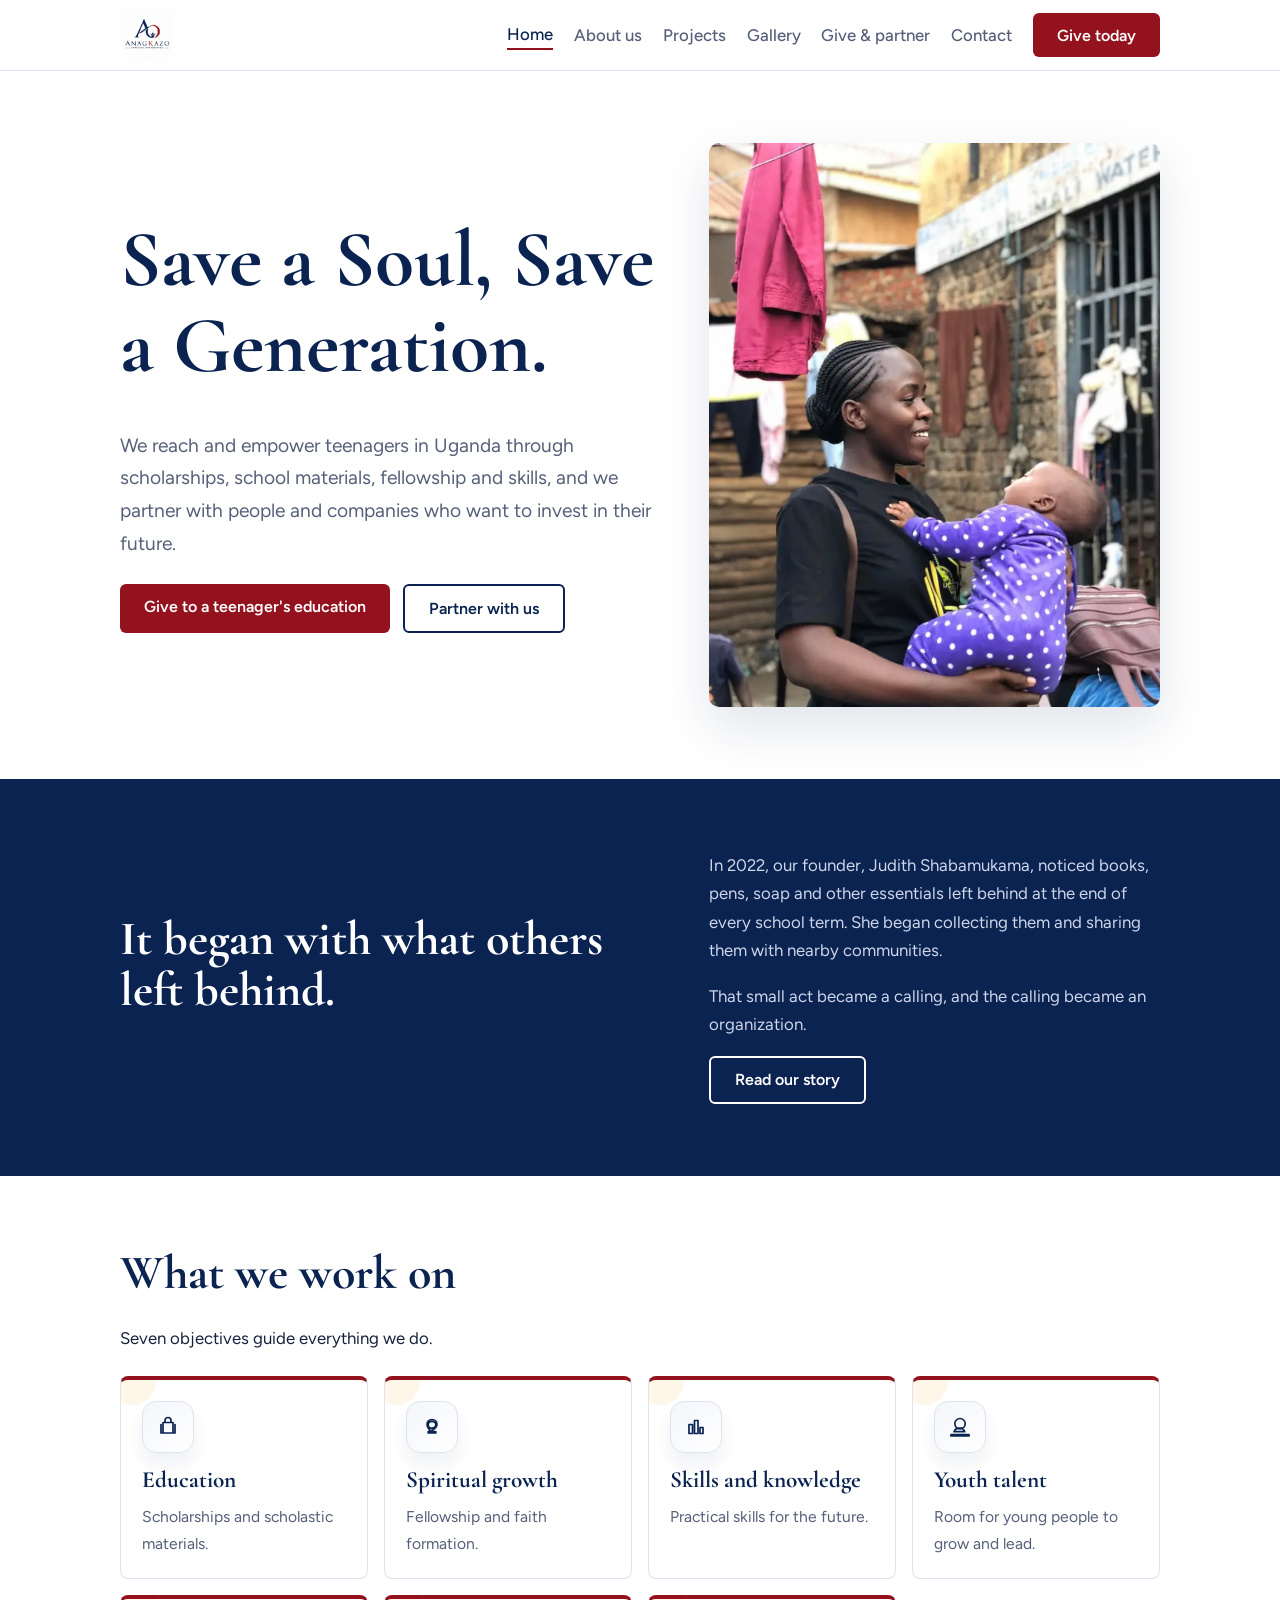
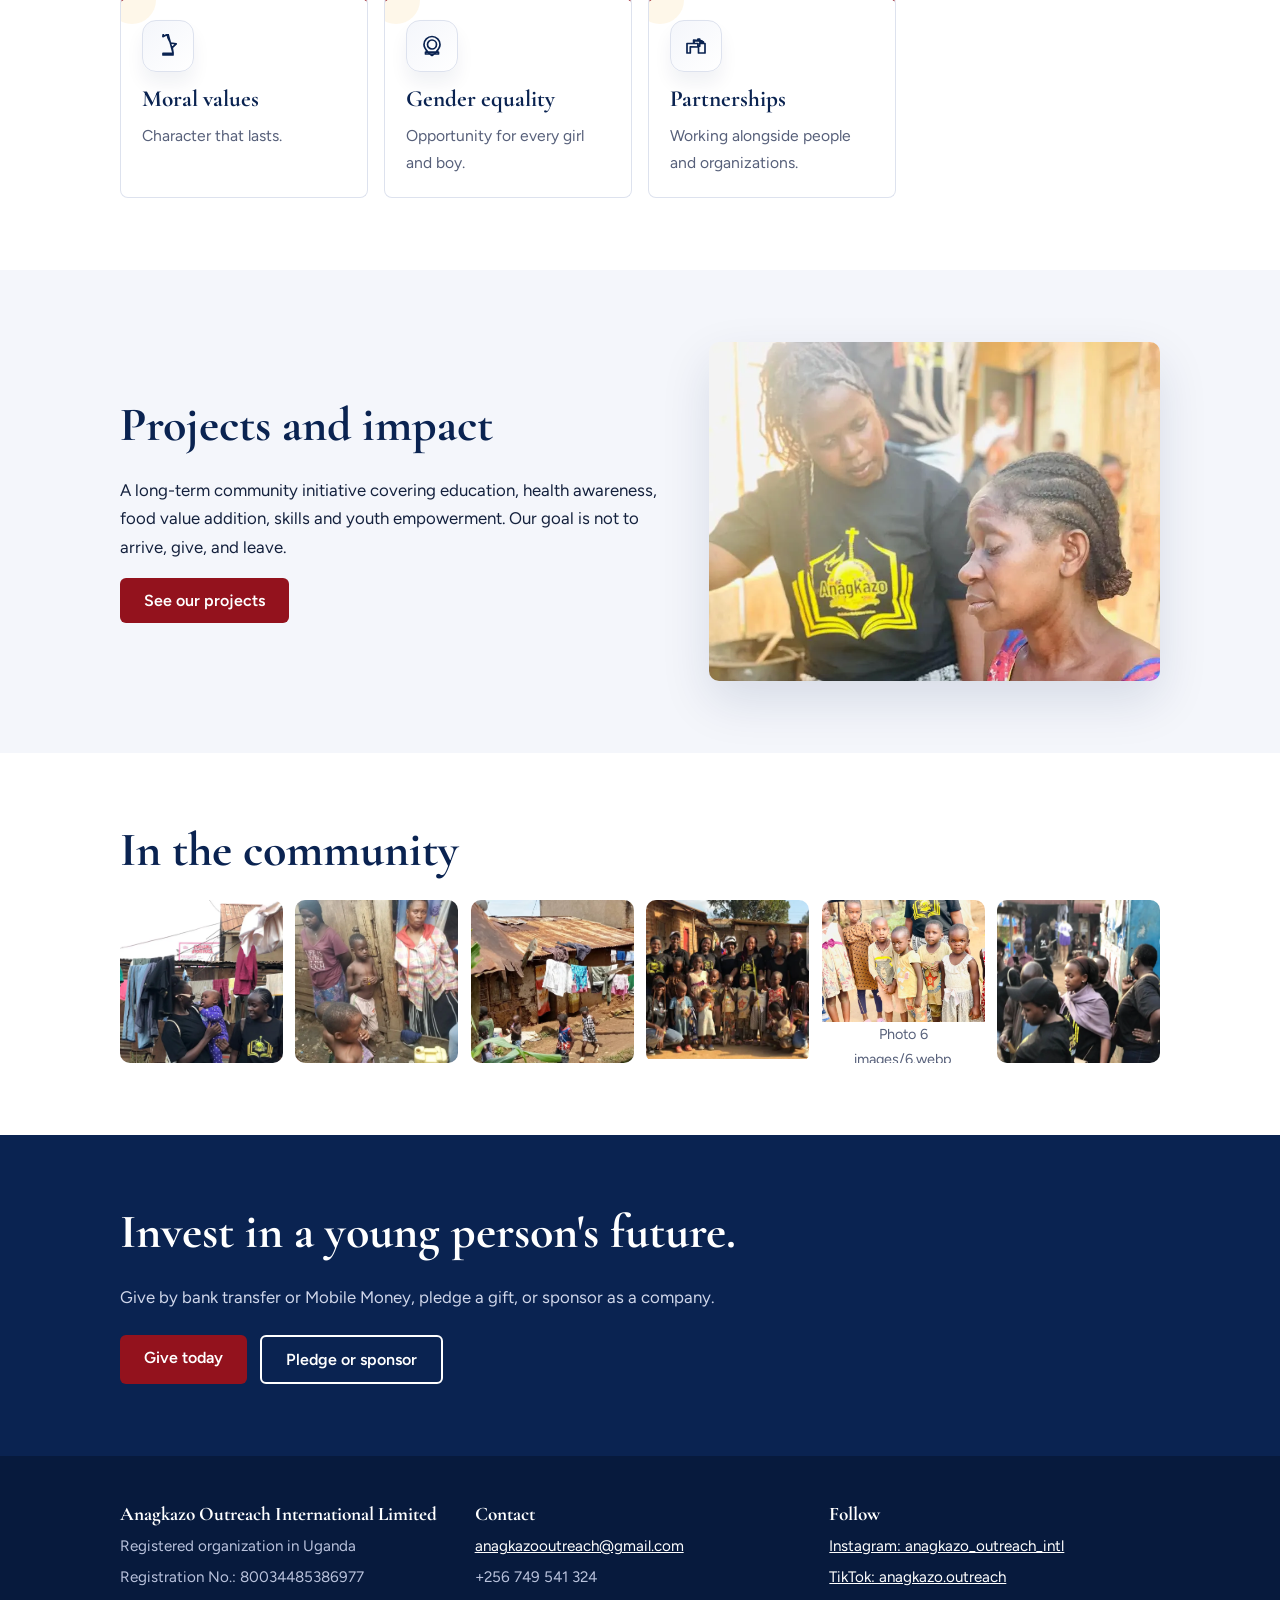
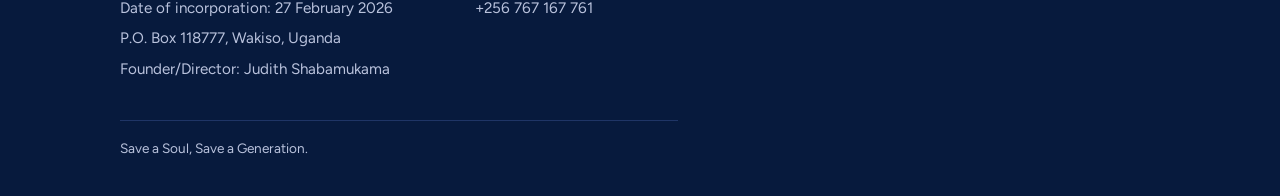
==== site/index.html @ 9ff8b415 "Add files via upload" ====
<!DOCTYPE html>
<html lang="en"><head><meta charset="utf-8"><meta name="viewport" content="width=device-width, initial-scale=1">
<title>Home | Anagkazo Outreach International</title>
<meta name="description" content="Anagkazo Outreach International reaches and empowers teenagers in Uganda through scholarships, school materials, skills and compassionate outreach.">
<meta property="og:title" content="Home | Anagkazo Outreach International"><meta property="og:description" content="Anagkazo Outreach International reaches and empowers teenagers in Uganda through scholarships, school materials, skills and compassionate outreach."><meta property="og:image" content="images/logo.png"><meta property="og:type" content="website">
<link rel="icon" href="images/logo.png">
<script type="application/ld+json">{"@context":"https://schema.org","@type":"NGO","name":"Anagkazo Outreach International Limited","slogan":"Save a Soul, Save a Generation.","founder":"Judith Shabamukama","email":"anagkazooutreach@gmail.com","telephone":"+256749541324","logo":"images/logo.png","address":{"@type":"PostalAddress","postOfficeBoxNumber":"118777","addressLocality":"Wakiso","addressCountry":"UG"},"sameAs":["https://www.instagram.com/anagkazo_outreach_intl","https://www.tiktok.com/@anagkazo.outreach"]}</script>
<link rel="preconnect" href="https://fonts.googleapis.com"><link rel="preconnect" href="https://fonts.gstatic.com" crossorigin>
<link href="https://fonts.googleapis.com/css2?family=Cormorant+Garamond:wght@600;700&family=Figtree:wght@400;500;600&display=swap" rel="stylesheet">
<link rel="stylesheet" href="style.css"></head><body>
<header><div class="wrap"><a class="brand" href="index.html" aria-label="Anagkazo Outreach International home"><img src="images/logo.png" alt="Anagkazo Outreach International"></a>
<nav aria-label="Main"><a href="index.html" aria-current="page">Home</a><a href="about.html">About us</a><a href="projects.html">Projects</a><a href="gallery.html">Gallery</a><a href="get-involved.html">Give & partner</a><a href="contact.html">Contact</a><a class="btn" href="get-involved.html#give">Give today</a></nav></div></header>
<main>
<section><div class="wrap grid2"><div class="reveal"><h1>Save a Soul, Save a Generation.</h1>
<p class="lead">We reach and empower teenagers in Uganda through scholarships, school materials, fellowship and skills, and we partner with people and companies who want to invest in their future.</p>
<div class="actions"><a class="btn pulse" href="get-involved.html#give">Give to a teenager's education</a><a class="btn ghost" href="get-involved.html#partner">Partner with us</a></div></div><div class="pic hero-visual reveal"><img src="images/1.webp" alt="Anagkazo outreach photo 1" loading="lazy"><span>Photo 1<br>images/1.webp</span></div></div></section>
<section class="navy"><div class="wrap grid2"><div class="reveal"><h2>It began with what others left behind.</h2></div><div class="reveal"><p>In 2022, our founder, Judith Shabamukama, noticed books, pens, soap and other essentials left behind at the end of every school term. She began collecting them and sharing them with nearby communities.</p><p>That small act became a calling, and the calling became an organization.</p><a class="btn ghost" href="about.html">Read our story</a></div></div></section>
<section><div class="wrap"><h2 class="reveal">What we work on</h2><p class="reveal">Seven objectives guide everything we do.</p><div class="cards">
<div class="card reveal"><div class="card-icon" aria-hidden="true"><svg viewBox="0 0 24 24" role="img"><path d="M5 9.5V18h14V9.5M7 18V7.5h10V18M9 7.5V5.5a3 3 0 0 1 6 0v2"/></svg></div><h3>Education</h3><p>Scholarships and scholastic materials.</p></div>
<div class="card reveal"><div class="card-icon" aria-hidden="true"><svg viewBox="0 0 24 24" role="img"><path d="M12 4.5c2.8 0 5 2.1 5 4.7 0 2.5-1.8 4.3-4.4 5.7l-.6.3V18h-1.9v-2.8l-.6-.3C8.8 13.5 7 11.7 7 9.2c0-2.6 2.2-4.7 5-4.7zm0 8.5c2.2 0 3.8-1.5 3.8-3.3S14.2 6.3 12 6.3 8.2 7.8 8.2 10c0 1.8 1.6 3.3 3.8 3.3zm-3.8 3.7h7.6v1.3H8.2z"/></svg></div><h3>Spiritual growth</h3><p>Fellowship and faith formation.</p></div>
<div class="card reveal"><div class="card-icon" aria-hidden="true"><svg viewBox="0 0 24 24" role="img"><path d="M5 18.5V9.5h3.5v9zm5.5 0V5.5H14v13zm5.5 0v-6H19v6z"/></svg></div><h3>Skills and knowledge</h3><p>Practical skills for the future.</p></div>
<div class="card reveal"><div class="card-icon" aria-hidden="true"><svg viewBox="0 0 24 24" role="img"><path d="M12 3.5c2.9 0 5.2 2.3 5.2 5.1 0 3-2.3 5.2-5.2 5.2S6.8 11.6 6.8 8.6c0-2.8 2.3-5.1 5.2-5.1zm-6 13.2c.9-2.2 3.2-3.6 5.4-3.6 2.2 0 4.5 1.4 5.4 3.6H6zm15 2.8H3v1.5h18v-1.5z"/></svg></div><h3>Youth talent</h3><p>Room for young people to grow and lead.</p></div>
<div class="card reveal"><div class="card-icon" aria-hidden="true"><svg viewBox="0 0 24 24" role="img"><path d="M12 3.8l2.6 5.2 5.6.8-4 3.9.9 5.5L12 0l-5.1 2.7.9-5.5-4-3.9 5.6-.8L12 3.8zm-5 15.5h10v1.7H7z"/></svg></div><h3>Moral values</h3><p>Character that lasts.</p></div>
<div class="card reveal"><div class="card-icon" aria-hidden="true"><svg viewBox="0 0 24 24" role="img"><path d="M12 2.5a8 8 0 0 1 8 8c0 5.5-8 11-8 11S4 16 4 10.5a8 8 0 0 1 8-8zm0 3.5a4.5 4.5 0 1 0 0 9 4.5 4.5 0 0 0 0-9zm-6.5 12.2h13v1.8h-13z"/></svg></div><h3>Gender equality</h3><p>Opportunity for every girl and boy.</p></div>
<div class="card reveal"><div class="card-icon" aria-hidden="true"><svg viewBox="0 0 24 24" role="img"><path d="M3 9.5h6.6V6.2L18 6.8v2.7h3v9.5h-6.5V13l-8.2-.2v6.2H3zm7.1-2.6h3.8V5.2h1.8v2.7h3.7v1.6h-3.7v2.7h-1.8v-2.7H10.1z"/></svg></div><h3>Partnerships</h3><p>Working alongside people and organizations.</p></div></div></div></section>
<section class="soft"><div class="wrap grid2"><div class="reveal"><h2>Projects and impact</h2><p>A long-term community initiative covering education, health awareness, food value addition, skills and youth empowerment. Our goal is not to arrive, give, and leave.</p><a class="btn" href="projects.html">See our projects</a></div><div class="pic w hero-visual reveal"><img src="images/8.webp" alt="Anagkazo outreach photo 8" loading="lazy"><span>Photo 8<br>images/8.webp</span></div></div></section>
<section><div class="wrap"><h2 class="reveal">In the community</h2><div class="gal"><div class="pic sq reveal"><img src="images/2.webp" alt="Anagkazo outreach photo 2" loading="lazy"><span>Photo 2<br>images/2.webp</span></div><div class="pic sq reveal"><img src="images/3.webp" alt="Anagkazo outreach photo 3" loading="lazy"><span>Photo 3<br>images/3.webp</span></div><div class="pic sq reveal"><img src="images/4.webp" alt="Anagkazo outreach photo 4" loading="lazy"><span>Photo 4<br>images/4.webp</span></div><div class="pic sq reveal"><img src="images/5.webp" alt="Anagkazo outreach photo 5" loading="lazy"><span>Photo 5<br>images/5.webp</span></div><div class="pic sq reveal"><img src="images/6.webp" alt="Anagkazo outreach photo 6" loading="lazy"><span>Photo 6<br>images/6.webp</span></div><div class="pic sq reveal"><img src="images/7.webp" alt="Anagkazo outreach photo 7" loading="lazy"><span>Photo 7<br>images/7.webp</span></div></div></div></section>
<section class="navy"><div class="wrap"><h2>Invest in a young person's future.</h2><p>Give by bank transfer or Mobile Money, pledge a gift, or sponsor as a company.</p><div class="actions"><a class="btn" href="get-involved.html#give">Give today</a><a class="btn ghost" href="get-involved.html#partner">Pledge or sponsor</a></div></div></section></main>
<footer><div class="wrap"><div class="cols">
<div><h3>Anagkazo Outreach International Limited</h3><p>Registered organization in Uganda</p><p>Registration No.: 80034485386977</p><p>Date of incorporation: 27 February 2026</p><p>P.O. Box 118777, Wakiso, Uganda</p><p>Founder/Director: Judith Shabamukama</p></div>
<div><h3>Contact</h3><p><a href="mailto:anagkazooutreach@gmail.com">anagkazooutreach@gmail.com</a></p><p>+256 749 541 324</p><p>+256 767 167 761</p></div>
<div><h3>Follow</h3><p><a href="https://www.instagram.com/anagkazo_outreach_intl">Instagram: anagkazo_outreach_intl</a></p><p><a href="https://www.tiktok.com/@anagkazo.outreach">TikTok: anagkazo.outreach</a></p></div>
</div><p class="fine">Save a Soul, Save a Generation.</p></div></footer>
<script src="site.js"></script></body></html>
---- site/style.css ----
:root{--navy:#0a2351;--red:#93121d;--bg:#fff;--soft:#f4f6fb;--ink:#14213d;--mut:#57607a;--line:#dde2ee;--gold:#f6ba4a;--mint:#dff6ef}
*,*::before,*::after{box-sizing:border-box}
html{scroll-behavior:smooth}
body{margin:0;font:400 1.05rem/1.7 Figtree,system-ui,sans-serif;color:var(--ink);background:var(--bg)}
h1,h2,h3{font-family:"Cormorant Garamond",Georgia,serif;color:var(--navy);line-height:1.08;margin:0 0 .5em;font-weight:700}
h1{font-size:clamp(2.8rem,7vw,5rem)}h2{font-size:clamp(2rem,4.5vw,3rem)}h3{font-size:1.45rem}
p{margin:0 0 1em;max-width:62ch}a{color:var(--navy)}
:focus-visible{outline:3px solid var(--red);outline-offset:3px}
.wrap{max-width:1080px;margin:0 auto;padding:0 1.25rem}
section{padding:4.5rem 0}.soft{background:var(--soft)}
.navy{background:var(--navy);color:#eef1fa}.navy h2,.navy h3{color:#fff}.navy p{color:#cfd6ea}.navy a{color:#fff}
header{position:sticky;top:0;z-index:9;background:#fff;border-bottom:1px solid var(--line)}
header .wrap{display:flex;align-items:center;justify-content:space-between;gap:1rem;flex-wrap:wrap;padding-top:.5rem;padding-bottom:.5rem}
.brand img{height:54px;width:auto;display:block}
nav{display:flex;gap:1.3rem;flex-wrap:wrap;align-items:center}
nav a{text-decoration:none;color:var(--mut);font-weight:500}nav a:hover,nav a[aria-current]{color:var(--navy)}
nav a[aria-current]{border-bottom:2px solid var(--red)}
.btn{display:inline-block;background:var(--red);color:#fff!important;font-weight:600;text-decoration:none;border:0;border-radius:6px;padding:.8rem 1.5rem;font:600 1rem Figtree,sans-serif;cursor:pointer;transition:transform .2s ease, box-shadow .2s ease, background .2s ease}
.btn:hover{background:#7a0e18;transform:translateY(-2px)}.btn.ghost{background:transparent;color:var(--navy)!important;border:2px solid var(--navy)}
.navy .btn.ghost{color:#fff!important;border-color:#fff}
.pulse{box-shadow:0 0 0 rgba(147,18,29,.2);animation:pulseGlow 2.6s infinite}
.grid2{display:grid;grid-template-columns:1.2fr 1fr;gap:3rem;align-items:center}
.lead{font-size:1.2rem;color:var(--mut)}.actions{display:flex;gap:.8rem;flex-wrap:wrap;margin-top:1.5rem}
.pic{border-radius:10px;overflow:hidden;background:repeating-linear-gradient(135deg,#e7ebf5 0 10px,#f4f6fb 10px 20px);border:2px dashed #b4bdd6;aspect-ratio:4/5;display:grid;place-items:center;color:var(--mut);font-size:.9rem;text-align:center}
.pic.sq{aspect-ratio:1}.pic.w{aspect-ratio:4/3}.pic img{width:100%;height:100%;object-fit:cover;display:block}
.pic.ok{border:0;background:none}
.hero-visual{position:relative;overflow:hidden;box-shadow:0 20px 50px rgba(10,35,81,.12);animation:floatCard 6s ease-in-out infinite}
.hero-visual::before{content:"";position:absolute;inset:auto 10% -24px 10%;height:26px;border-radius:50%;background:rgba(10,35,81,.12);filter:blur(12px)}
.cards{display:grid;grid-template-columns:repeat(auto-fit,minmax(210px,1fr));gap:1rem;margin-top:1.5rem}
.card{background:#fff;border:1px solid var(--line);border-top:4px solid var(--red);border-radius:8px;padding:1.3rem;position:relative;overflow:hidden;transition:transform .25s ease, box-shadow .25s ease, border-color .25s ease}
.card::after{content:"";position:absolute;inset:-30% auto auto -20%;width:120px;height:120px;border-radius:50%;background:rgba(246,186,74,.12);transform:scale(0.4);transition:transform .35s ease}
.card:hover{transform:translateY(-6px);box-shadow:0 18px 30px rgba(10,35,81,.08);border-color:#c6cfe4}
.card:hover::after{transform:scale(1)}
.card p{margin:0;color:var(--mut);font-size:.98rem}.navy .card{background:#12306a;border-color:#2a4a8a;border-top-color:#e0757d}.navy .card p{color:#cfd6ea}
.card-icon{width:52px;height:52px;border-radius:14px;display:inline-flex;align-items:center;justify-content:center;background:linear-gradient(135deg,var(--soft),#fff);border:1px solid var(--line);margin-bottom:.9rem;box-shadow:0 12px 18px rgba(10,35,81,.06)}
.card-icon svg{width:24px;height:24px;stroke:var(--navy);fill:none;stroke-width:1.7;stroke-linecap:round;stroke-linejoin:round}
.card:hover .card-icon{transform:rotate(-8deg) scale(1.04);background:linear-gradient(135deg,var(--mint),#fff)}
.track{list-style:none;margin:2rem 0 0;padding:0;display:grid;grid-template-columns:repeat(4,1fr);border-top:4px solid var(--red)}
.track li{position:relative;padding:1.3rem 1.2rem 0 0}
.track li::before{content:"";position:absolute;top:-12px;left:0;width:20px;height:20px;border-radius:50%;background:var(--red);border:4px solid #fff}
.soft .track li::before{border-color:var(--soft)}
.track b{display:block;font:700 1.9rem "Cormorant Garamond",serif;color:var(--navy);margin-top:.5rem}.track span{color:var(--mut);display:block;max-width:24ch;font-size:.98rem}
.gal{display:grid;grid-template-columns:repeat(auto-fit,minmax(160px,1fr));gap:.8rem;margin-top:1.5rem}
.page-head{padding:3.5rem 0 2.5rem}.page-head p{font-size:1.15rem;color:#cfd6ea}
.box{background:#fff;color:var(--ink);border:1px solid var(--line);border-radius:10px;padding:1.6rem}
.box p{color:var(--mut)}.acct{font:700 2.2rem "Cormorant Garamond",serif;color:var(--navy);margin:.2rem 0 .8rem;word-break:break-all}
.two{display:grid;grid-template-columns:1fr 1fr;gap:2rem}
.msg{color:#1f7a44;font-weight:600;min-height:1.4em;margin:.6rem 0 0}
label{display:block;font-weight:600;margin:.9rem 0 .3rem;font-size:.95rem}
input,select,textarea{width:100%;font:inherit;padding:.7rem .8rem;border:1.5px solid var(--line);border-radius:6px;background:#fff;color:var(--ink)}
.reveal{opacity:0;transform:translateY(24px);transition:opacity .7s ease, transform .7s ease}
.reveal.visible{opacity:1;transform:translateY(0)}
footer{background:#071a3d;color:#b9c2dc;padding:3rem 0 2rem;font-size:.95rem}
footer h3{color:#fff;font-size:1.2rem}footer p{margin:0 0 .3rem}footer a{color:#fff}
footer .cols{display:grid;grid-template-columns:repeat(auto-fit,minmax(220px,1fr));gap:1.5rem}
.fine{margin-top:2rem;border-top:1px solid #1f3566;padding-top:1rem;font-size:.85rem}
.info-icon{width:52px;height:52px;border-radius:14px;display:inline-flex;align-items:center;justify-content:center;background:linear-gradient(135deg,var(--soft),#fff);border:1px solid var(--line);margin-bottom:.9rem;box-shadow:0 12px 18px rgba(10,35,81,.06)}
.info-icon svg{width:24px;height:24px;stroke:var(--navy);fill:none;stroke-width:1.7;stroke-linecap:round;stroke-linejoin:round}
.feature-grid,.project-grid,.gallery-grid{display:grid;grid-template-columns:repeat(auto-fit,minmax(220px,1fr));gap:1.25rem;margin-top:1.5rem}
.feature-card,.project-card,.gallery-card,.payment-card{background:#fff;border:1px solid var(--line);border-radius:12px;padding:1.3rem;box-shadow:0 12px 25px rgba(10,35,81,.04);transition:transform .25s ease, box-shadow .25s ease}
.feature-card:hover,.project-card:hover,.gallery-card:hover,.payment-card:hover{transform:translateY(-4px);box-shadow:0 18px 32px rgba(10,35,81,.08)}
.payment-grid{display:grid;grid-template-columns:repeat(auto-fit,minmax(220px,1fr));gap:1.25rem;margin-top:1.5rem}
.payment-card{display:flex;flex-direction:column;gap:.85rem;border-top:4px solid var(--red);padding:1.4rem}
.payment-header{display:flex;align-items:center;justify-content:space-between;gap:1rem}
.payment-tag{display:inline-flex;align-items:center;padding:.42rem .7rem;border-radius:999px;background:rgba(147,18,29,.08);color:var(--red);font-size:.72rem;font-weight:700;letter-spacing:.04em;text-transform:uppercase}
.payment-icon{width:48px;height:48px;border-radius:12px;display:flex;align-items:center;justify-content:center;background:linear-gradient(135deg,var(--soft),#fff);border:1px solid var(--line)}
.payment-icon svg{width:22px;height:22px;stroke:var(--navy);fill:none;stroke-width:1.7;stroke-linecap:round;stroke-linejoin:round}
.payment-card p,.payment-card li{color:var(--mut)}
.payment-actions{margin-top:auto;display:flex;flex-wrap:wrap;gap:.7rem}
.contact-stack{display:grid;gap:.45rem;margin-top:.3rem}
.contact-stack a{font-weight:600}
.check-list{padding-left:1.1rem;margin:0;display:grid;gap:.45rem}
.trust-row{display:flex;flex-wrap:wrap;gap:.75rem;margin-top:1.5rem}
.trust-pill{display:inline-flex;align-items:center;padding:.55rem .85rem;border-radius:999px;background:rgba(10,35,81,.06);color:var(--navy);font-weight:600;font-size:.82rem}
.step-list{display:grid;gap:1rem;margin-top:1.2rem}
.step-list div{display:flex;gap:.8rem;align-items:flex-start;padding:.8rem 1rem;background:rgba(10,35,81,.02);border:1px solid var(--line);border-radius:10px}
.step-list strong{display:inline-flex;align-items:center;justify-content:center;width:28px;height:28px;border-radius:50%;background:var(--navy);color:#fff;font-size:.8rem}
.step-list span{color:var(--mut)}
.support-strip{padding:0 0 3rem}
.support-panel{display:flex;align-items:center;justify-content:space-between;gap:1.5rem;background:#fff;border:1px solid var(--line);border-radius:16px;padding:1.5rem 1.4rem;box-shadow:0 12px 30px rgba(10,35,81,.04)}
.support-panel h3{margin-bottom:.3rem}
.support-panel p{margin:0;color:var(--mut)}
.support-actions{display:flex;gap:.75rem;flex-wrap:wrap}
.project-card{position:relative;padding-top:1rem;border-top:4px solid var(--red)}
.project-card.upcoming-placeholder{display:flex;flex-direction:column;align-items:flex-start;min-height:260px}
.tag{display:inline-block;padding:.35rem .7rem;border-radius:999px;font-size:.72rem;font-weight:700;letter-spacing:.04em;text-transform:uppercase;margin-bottom:.9rem}
.tag.done{background:rgba(32,120,83,.1);color:#186b4b}
.tag.upcoming{background:rgba(147,18,29,.08);color:var(--red)}
.meta{margin-top:1rem;font-size:.82rem;text-transform:uppercase;letter-spacing:.06em;color:var(--mut);font-weight:700}
.hover-button{margin-top:auto;position:relative;z-index:1}
.hover-note{margin-top:1rem;padding:.8rem .95rem;border-radius:8px;background:rgba(10,35,81,.06);color:var(--navy);font-weight:600;opacity:0;transform:translateY(8px);transition:opacity .25s ease, transform .25s ease}
.upcoming-placeholder:hover .hover-note,.hover-button:hover + .hover-note{opacity:1;transform:translateY(0)}
.gallery-card{padding:0;overflow:hidden}
.gallery-card img{width:100%;height:240px;object-fit:cover;display:block}
.gallery-card figcaption{padding:1rem 1.1rem 1.2rem;color:var(--mut)}
.gallery-card strong{display:block;color:var(--navy);font-size:1.05rem;margin-bottom:.2rem}
@keyframes pulseGlow{0%{box-shadow:0 0 0 0 rgba(147,18,29,.28)}70%{box-shadow:0 0 0 14px rgba(147,18,29,0)}100%{box-shadow:0 0 0 0 rgba(147,18,29,0)}}
@keyframes floatCard{0%,100%{transform:translateY(0)}50%{transform:translateY(-8px)}}
@media(max-width:780px){.grid2,.two{grid-template-columns:1fr}.track{grid-template-columns:1fr;border-top:0;border-left:4px solid var(--red);margin-left:10px}.track li{padding:0 0 1.6rem 1.4rem}.track li::before{top:2px;left:-14px}section{padding:3.2rem 0}nav{gap:.9rem;font-size:.95rem}.hero-visual{animation:none}} 
@media(prefers-reduced-motion:reduce){html{scroll-behavior:auto}.reveal,.reveal.visible,.btn,.card,.card-icon,.hero-visual,.feature-card,.project-card,.gallery-card{animation:none!important;transition:none!important;transform:none!important;opacity:1!important}}
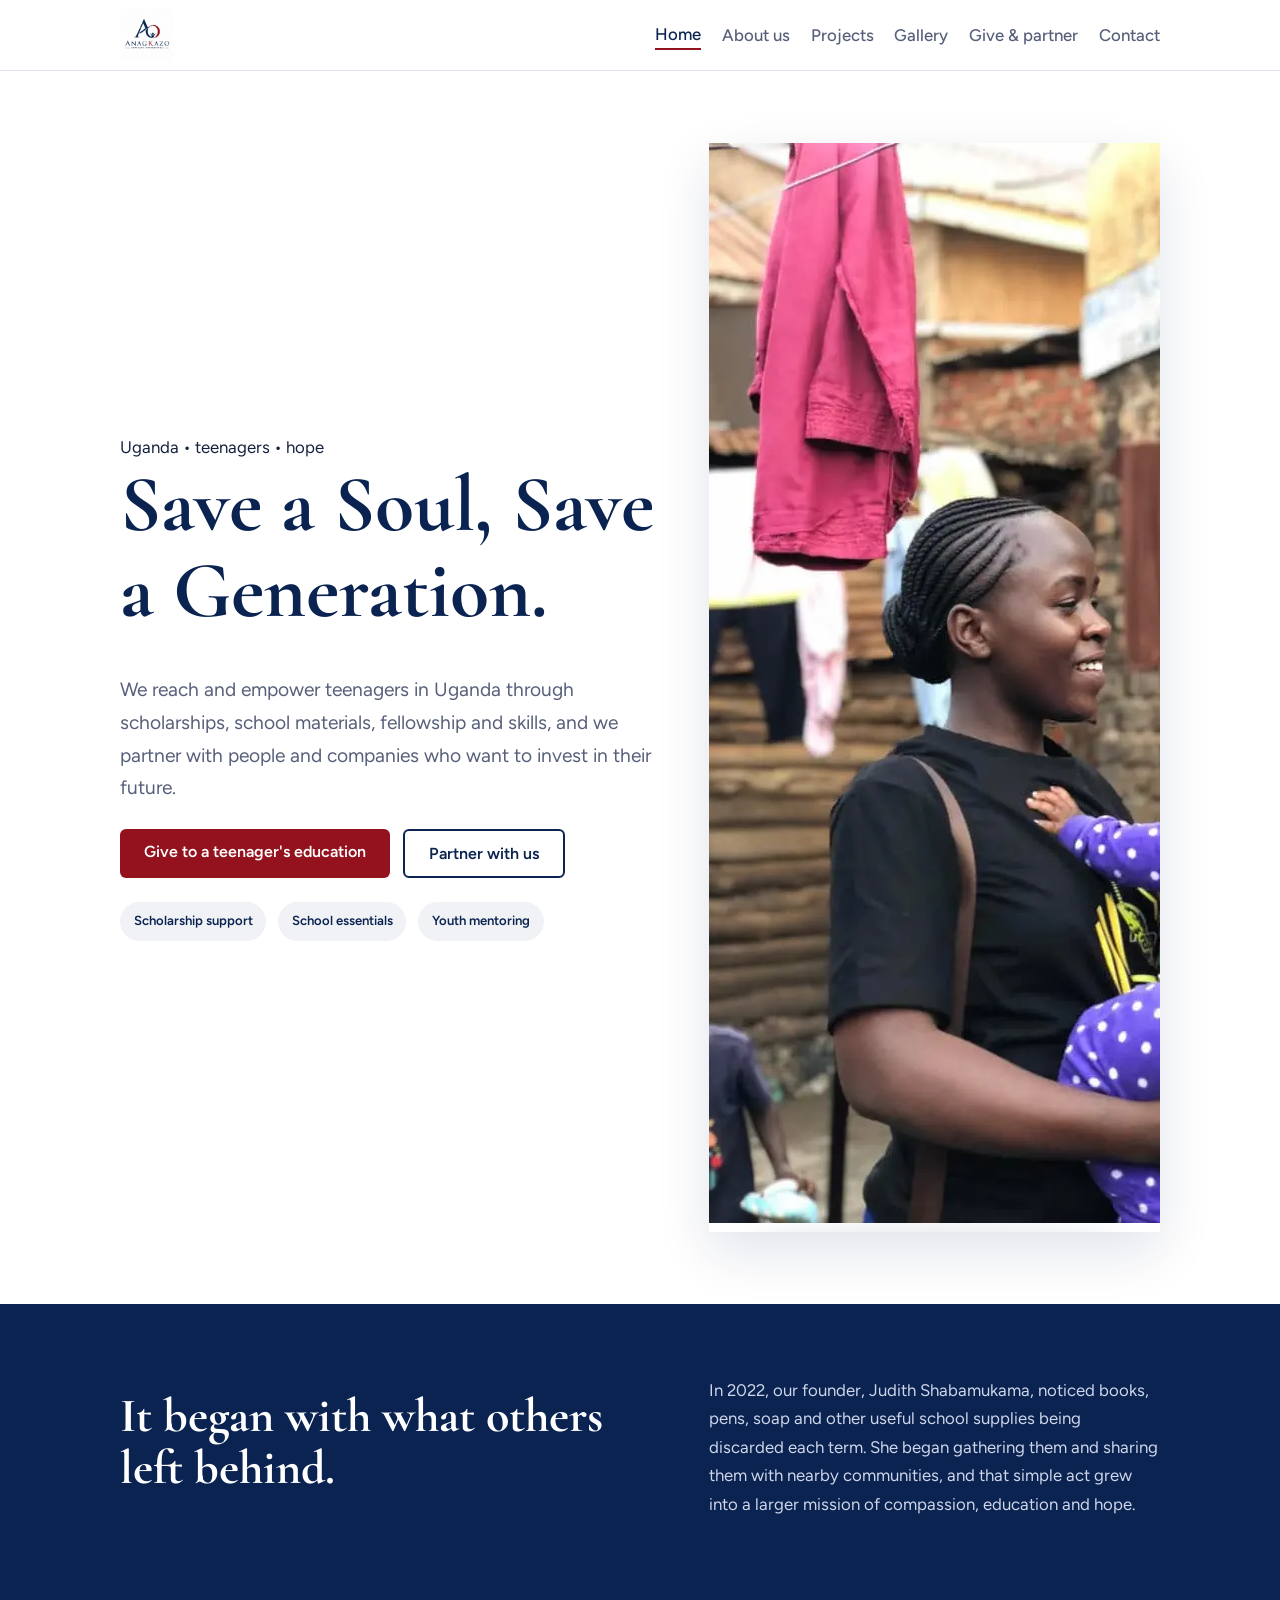
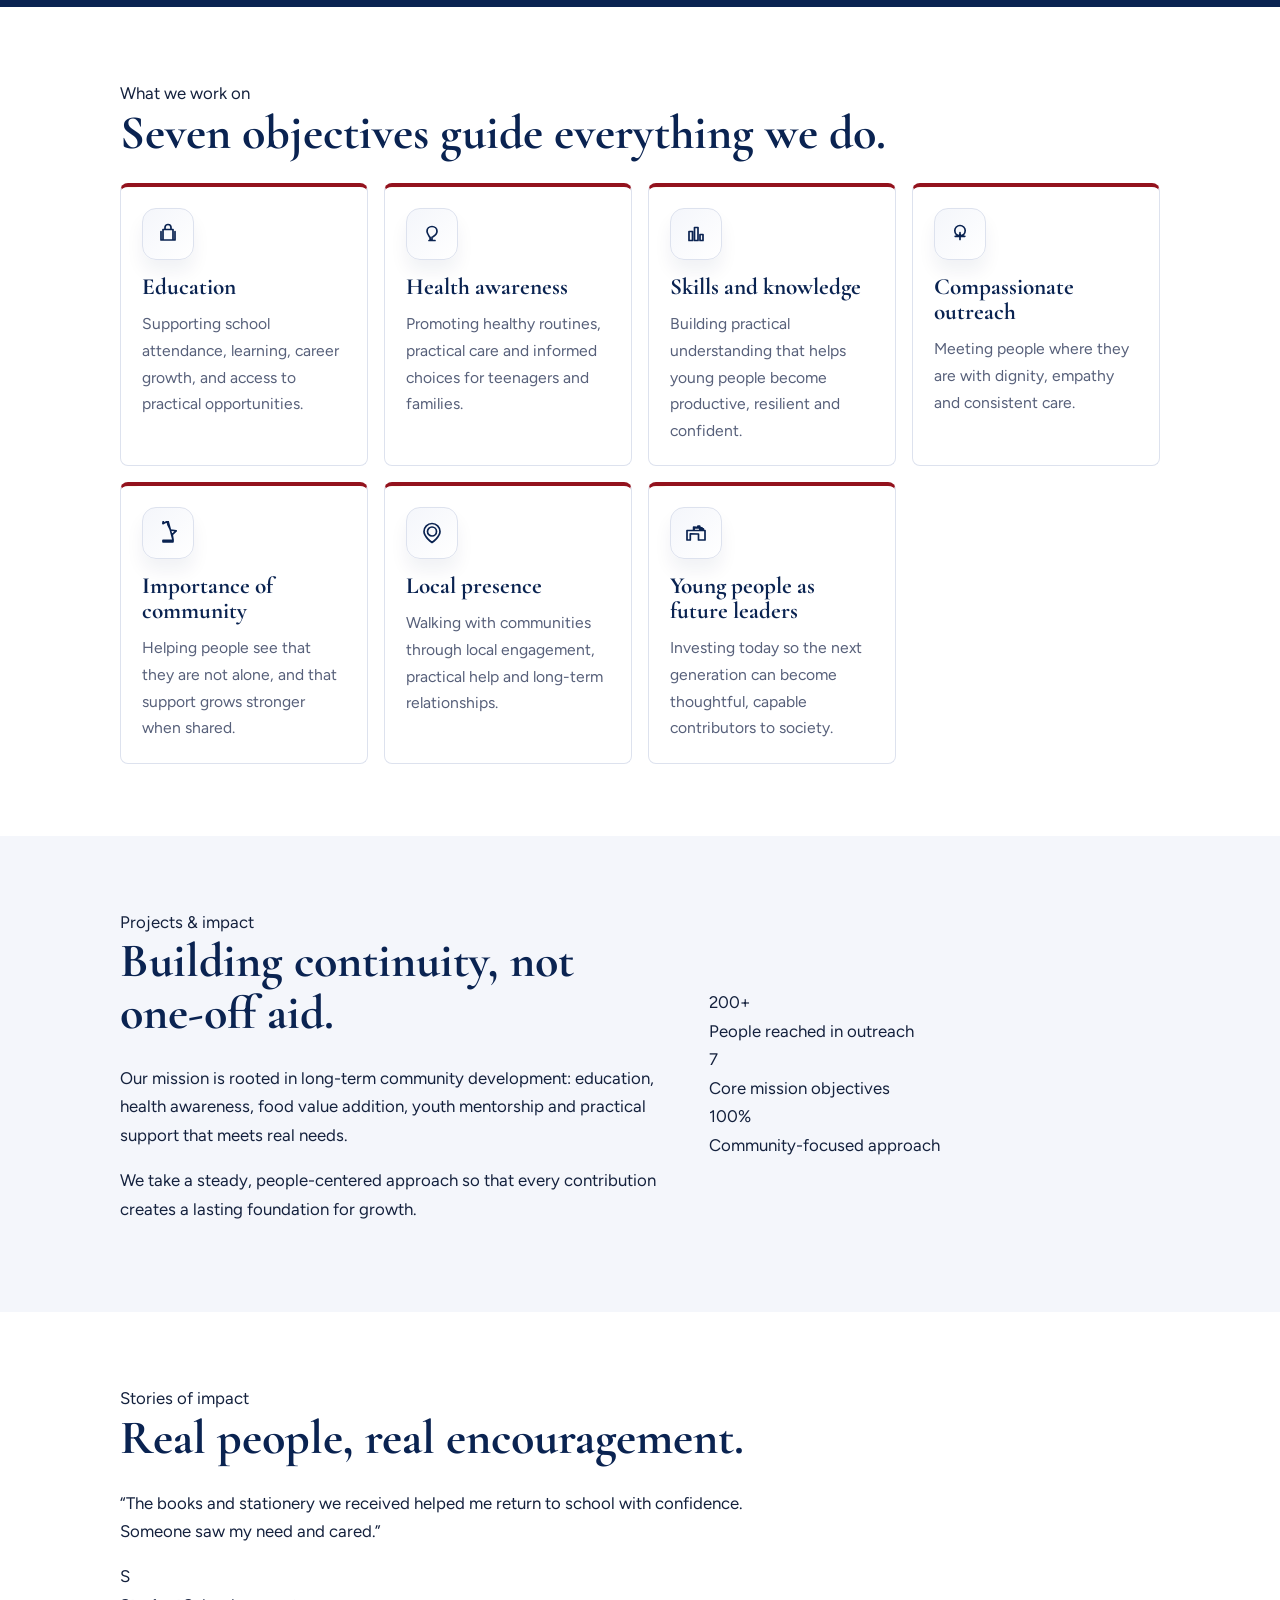
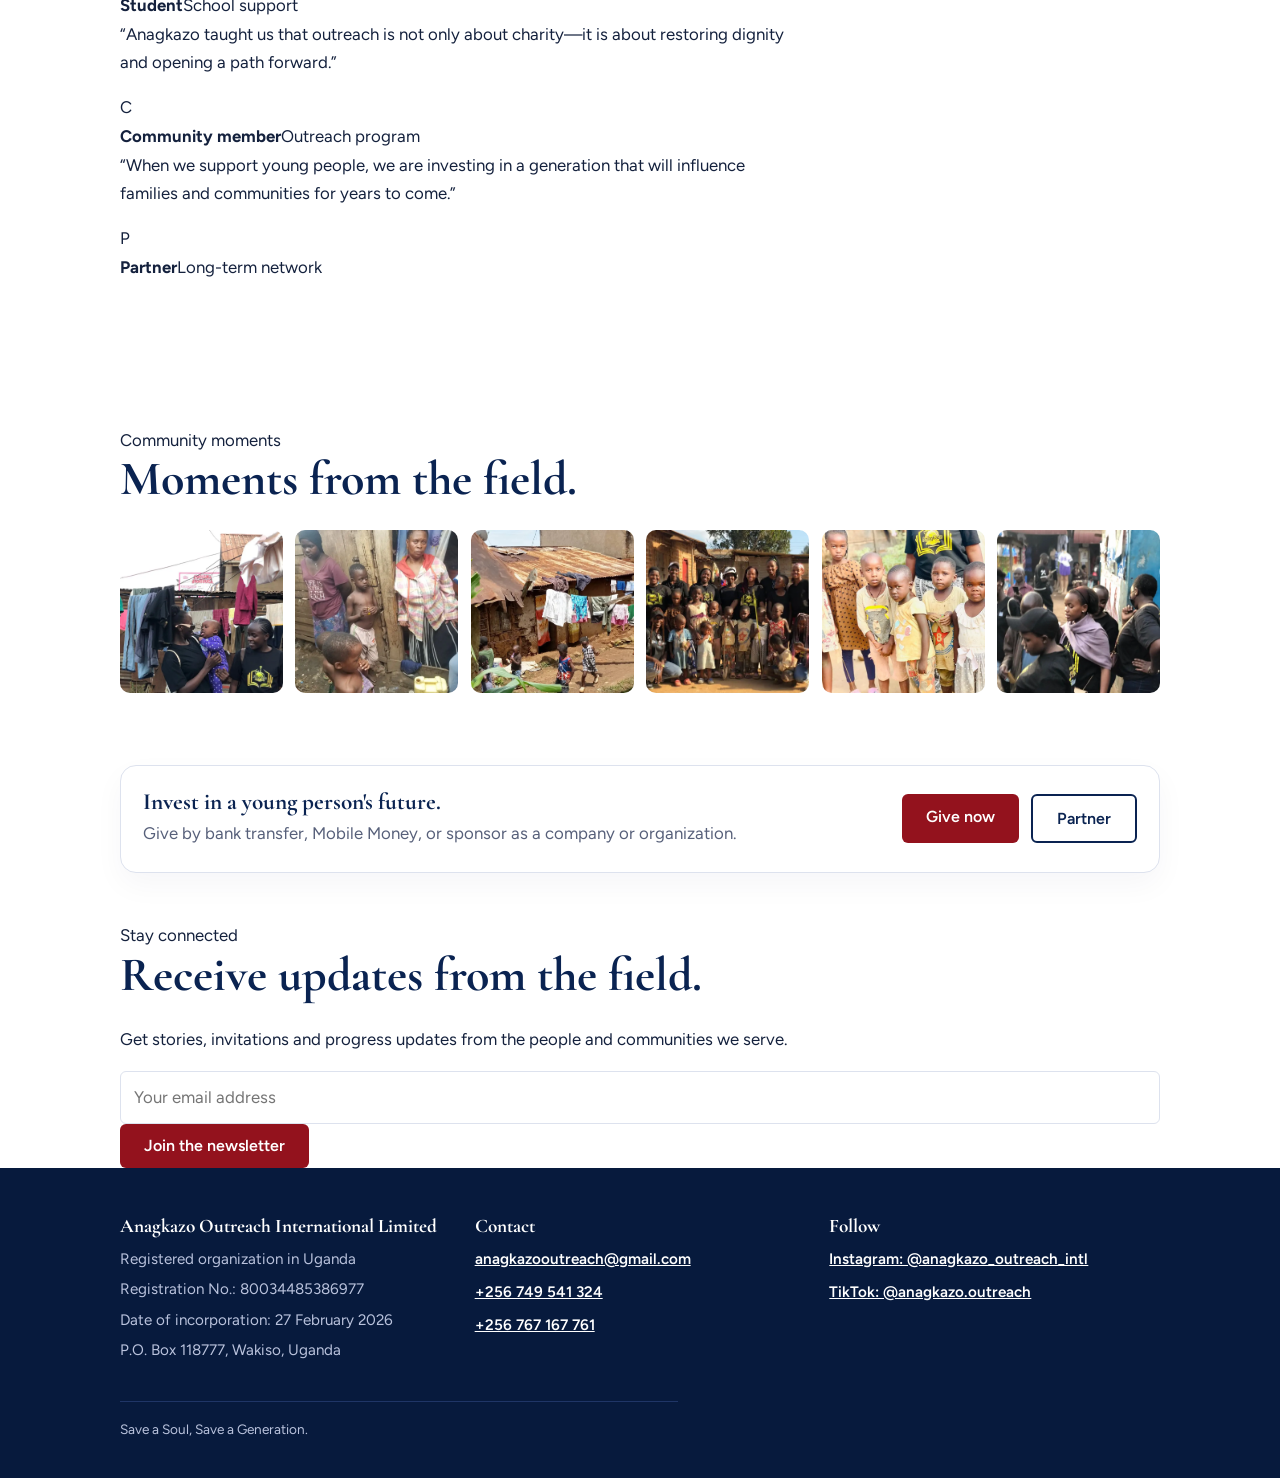
==== commit efa9ba92: "Modernized home page with rich sections, stronger styling, and better conversion flow" ====
--- a/site/index.html
+++ b/site/index.html
@@ -1,34 +1,254 @@
 <!DOCTYPE html>
-<html lang="en"><head><meta charset="utf-8"><meta name="viewport" content="width=device-width, initial-scale=1">
-<title>Home | Anagkazo Outreach International</title>
-<meta name="description" content="Anagkazo Outreach International reaches and empowers teenagers in Uganda through scholarships, school materials, skills and compassionate outreach.">
-<meta property="og:title" content="Home | Anagkazo Outreach International"><meta property="og:description" content="Anagkazo Outreach International reaches and empowers teenagers in Uganda through scholarships, school materials, skills and compassionate outreach."><meta property="og:image" content="images/logo.png"><meta property="og:type" content="website">
-<link rel="icon" href="images/logo.png">
-<script type="application/ld+json">{"@context":"https://schema.org","@type":"NGO","name":"Anagkazo Outreach International Limited","slogan":"Save a Soul, Save a Generation.","founder":"Judith Shabamukama","email":"anagkazooutreach@gmail.com","telephone":"+256749541324","logo":"images/logo.png","address":{"@type":"PostalAddress","postOfficeBoxNumber":"118777","addressLocality":"Wakiso","addressCountry":"UG"},"sameAs":["https://www.instagram.com/anagkazo_outreach_intl","https://www.tiktok.com/@anagkazo.outreach"]}</script>
-<link rel="preconnect" href="https://fonts.googleapis.com"><link rel="preconnect" href="https://fonts.gstatic.com" crossorigin>
-<link href="https://fonts.googleapis.com/css2?family=Cormorant+Garamond:wght@600;700&family=Figtree:wght@400;500;600&display=swap" rel="stylesheet">
-<link rel="stylesheet" href="style.css"></head><body>
-<header><div class="wrap"><a class="brand" href="index.html" aria-label="Anagkazo Outreach International home"><img src="images/logo.png" alt="Anagkazo Outreach International"></a>
-<nav aria-label="Main"><a href="index.html" aria-current="page">Home</a><a href="about.html">About us</a><a href="projects.html">Projects</a><a href="gallery.html">Gallery</a><a href="get-involved.html">Give & partner</a><a href="contact.html">Contact</a><a class="btn" href="get-involved.html#give">Give today</a></nav></div></header>
-<main>
-<section><div class="wrap grid2"><div class="reveal"><h1>Save a Soul, Save a Generation.</h1>
-<p class="lead">We reach and empower teenagers in Uganda through scholarships, school materials, fellowship and skills, and we partner with people and companies who want to invest in their future.</p>
-<div class="actions"><a class="btn pulse" href="get-involved.html#give">Give to a teenager's education</a><a class="btn ghost" href="get-involved.html#partner">Partner with us</a></div></div><div class="pic hero-visual reveal"><img src="images/1.webp" alt="Anagkazo outreach photo 1" loading="lazy"><span>Photo 1<br>images/1.webp</span></div></div></section>
-<section class="navy"><div class="wrap grid2"><div class="reveal"><h2>It began with what others left behind.</h2></div><div class="reveal"><p>In 2022, our founder, Judith Shabamukama, noticed books, pens, soap and other essentials left behind at the end of every school term. She began collecting them and sharing them with nearby communities.</p><p>That small act became a calling, and the calling became an organization.</p><a class="btn ghost" href="about.html">Read our story</a></div></div></section>
-<section><div class="wrap"><h2 class="reveal">What we work on</h2><p class="reveal">Seven objectives guide everything we do.</p><div class="cards">
-<div class="card reveal"><div class="card-icon" aria-hidden="true"><svg viewBox="0 0 24 24" role="img"><path d="M5 9.5V18h14V9.5M7 18V7.5h10V18M9 7.5V5.5a3 3 0 0 1 6 0v2"/></svg></div><h3>Education</h3><p>Scholarships and scholastic materials.</p></div>
-<div class="card reveal"><div class="card-icon" aria-hidden="true"><svg viewBox="0 0 24 24" role="img"><path d="M12 4.5c2.8 0 5 2.1 5 4.7 0 2.5-1.8 4.3-4.4 5.7l-.6.3V18h-1.9v-2.8l-.6-.3C8.8 13.5 7 11.7 7 9.2c0-2.6 2.2-4.7 5-4.7zm0 8.5c2.2 0 3.8-1.5 3.8-3.3S14.2 6.3 12 6.3 8.2 7.8 8.2 10c0 1.8 1.6 3.3 3.8 3.3zm-3.8 3.7h7.6v1.3H8.2z"/></svg></div><h3>Spiritual growth</h3><p>Fellowship and faith formation.</p></div>
-<div class="card reveal"><div class="card-icon" aria-hidden="true"><svg viewBox="0 0 24 24" role="img"><path d="M5 18.5V9.5h3.5v9zm5.5 0V5.5H14v13zm5.5 0v-6H19v6z"/></svg></div><h3>Skills and knowledge</h3><p>Practical skills for the future.</p></div>
-<div class="card reveal"><div class="card-icon" aria-hidden="true"><svg viewBox="0 0 24 24" role="img"><path d="M12 3.5c2.9 0 5.2 2.3 5.2 5.1 0 3-2.3 5.2-5.2 5.2S6.8 11.6 6.8 8.6c0-2.8 2.3-5.1 5.2-5.1zm-6 13.2c.9-2.2 3.2-3.6 5.4-3.6 2.2 0 4.5 1.4 5.4 3.6H6zm15 2.8H3v1.5h18v-1.5z"/></svg></div><h3>Youth talent</h3><p>Room for young people to grow and lead.</p></div>
-<div class="card reveal"><div class="card-icon" aria-hidden="true"><svg viewBox="0 0 24 24" role="img"><path d="M12 3.8l2.6 5.2 5.6.8-4 3.9.9 5.5L12 0l-5.1 2.7.9-5.5-4-3.9 5.6-.8L12 3.8zm-5 15.5h10v1.7H7z"/></svg></div><h3>Moral values</h3><p>Character that lasts.</p></div>
-<div class="card reveal"><div class="card-icon" aria-hidden="true"><svg viewBox="0 0 24 24" role="img"><path d="M12 2.5a8 8 0 0 1 8 8c0 5.5-8 11-8 11S4 16 4 10.5a8 8 0 0 1 8-8zm0 3.5a4.5 4.5 0 1 0 0 9 4.5 4.5 0 0 0 0-9zm-6.5 12.2h13v1.8h-13z"/></svg></div><h3>Gender equality</h3><p>Opportunity for every girl and boy.</p></div>
-<div class="card reveal"><div class="card-icon" aria-hidden="true"><svg viewBox="0 0 24 24" role="img"><path d="M3 9.5h6.6V6.2L18 6.8v2.7h3v9.5h-6.5V13l-8.2-.2v6.2H3zm7.1-2.6h3.8V5.2h1.8v2.7h3.7v1.6h-3.7v2.7h-1.8v-2.7H10.1z"/></svg></div><h3>Partnerships</h3><p>Working alongside people and organizations.</p></div></div></div></section>
-<section class="soft"><div class="wrap grid2"><div class="reveal"><h2>Projects and impact</h2><p>A long-term community initiative covering education, health awareness, food value addition, skills and youth empowerment. Our goal is not to arrive, give, and leave.</p><a class="btn" href="projects.html">See our projects</a></div><div class="pic w hero-visual reveal"><img src="images/8.webp" alt="Anagkazo outreach photo 8" loading="lazy"><span>Photo 8<br>images/8.webp</span></div></div></section>
-<section><div class="wrap"><h2 class="reveal">In the community</h2><div class="gal"><div class="pic sq reveal"><img src="images/2.webp" alt="Anagkazo outreach photo 2" loading="lazy"><span>Photo 2<br>images/2.webp</span></div><div class="pic sq reveal"><img src="images/3.webp" alt="Anagkazo outreach photo 3" loading="lazy"><span>Photo 3<br>images/3.webp</span></div><div class="pic sq reveal"><img src="images/4.webp" alt="Anagkazo outreach photo 4" loading="lazy"><span>Photo 4<br>images/4.webp</span></div><div class="pic sq reveal"><img src="images/5.webp" alt="Anagkazo outreach photo 5" loading="lazy"><span>Photo 5<br>images/5.webp</span></div><div class="pic sq reveal"><img src="images/6.webp" alt="Anagkazo outreach photo 6" loading="lazy"><span>Photo 6<br>images/6.webp</span></div><div class="pic sq reveal"><img src="images/7.webp" alt="Anagkazo outreach photo 7" loading="lazy"><span>Photo 7<br>images/7.webp</span></div></div></div></section>
-<section class="navy"><div class="wrap"><h2>Invest in a young person's future.</h2><p>Give by bank transfer or Mobile Money, pledge a gift, or sponsor as a company.</p><div class="actions"><a class="btn" href="get-involved.html#give">Give today</a><a class="btn ghost" href="get-involved.html#partner">Pledge or sponsor</a></div></div></section></main>
-<footer><div class="wrap"><div class="cols">
-<div><h3>Anagkazo Outreach International Limited</h3><p>Registered organization in Uganda</p><p>Registration No.: 80034485386977</p><p>Date of incorporation: 27 February 2026</p><p>P.O. Box 118777, Wakiso, Uganda</p><p>Founder/Director: Judith Shabamukama</p></div>
-<div><h3>Contact</h3><p><a href="mailto:anagkazooutreach@gmail.com">anagkazooutreach@gmail.com</a></p><p>+256 749 541 324</p><p>+256 767 167 761</p></div>
-<div><h3>Follow</h3><p><a href="https://www.instagram.com/anagkazo_outreach_intl">Instagram: anagkazo_outreach_intl</a></p><p><a href="https://www.tiktok.com/@anagkazo.outreach">TikTok: anagkazo.outreach</a></p></div>
-</div><p class="fine">Save a Soul, Save a Generation.</p></div></footer>
-<script src="site.js"></script></body></html>+<html lang="en">
+<head>
+  <meta charset="utf-8">
+  <meta name="viewport" content="width=device-width, initial-scale=1">
+  <title>Home | Anagkazo Outreach International</title>
+  <meta name="description" content="Anagkazo Outreach International reaches and empowers teenagers in Uganda through scholarships, school materials, skills and compassionate outreach.">
+  <meta property="og:title" content="Home | Anagkazo Outreach International">
+  <meta property="og:description" content="Anagkazo Outreach International reaches and empowers teenagers in Uganda through scholarships, school materials, skills and compassionate outreach.">
+  <link rel="icon" href="images/logo.png">
+  <link rel="preconnect" href="https://fonts.googleapis.com">
+  <link rel="preconnect" href="https://fonts.gstatic.com" crossorigin>
+  <link href="https://fonts.googleapis.com/css2?family=Cormorant+Garamond:wght@600;700&family=Figtree:wght@400;500;600;700&display=swap" rel="stylesheet">
+  <link rel="stylesheet" href="style.css">
+</head>
+<body>
+  <header>
+    <div class="wrap">
+      <a class="brand" href="index.html" aria-label="Anagkazo Outreach International home">
+        <img src="images/logo.png" alt="Anagkazo Outreach International logo">
+      </a>
+      <nav aria-label="Main navigation">
+        <a href="index.html" aria-current="page">Home</a>
+        <a href="about.html">About us</a>
+        <a href="projects.html">Projects</a>
+        <a href="gallery.html">Gallery</a>
+        <a href="get-involved.html">Give &amp; partner</a>
+        <a href="contact.html">Contact</a>
+      </nav>
+    </div>
+  </header>
+
+  <main>
+    <section class="hero-shell">
+      <div class="wrap grid2 hero-grid">
+        <div class="reveal hero-copy">
+          <span class="eyebrow">Uganda • teenagers • hope</span>
+          <h1>Save a Soul, Save a Generation.</h1>
+          <p class="lead">We reach and empower teenagers in Uganda through scholarships, school materials, fellowship and skills, and we partner with people and companies who want to invest in their future.</p>
+          <div class="actions">
+            <a class="btn pulse" href="get-involved.html#give">Give to a teenager's education</a>
+            <a class="btn ghost" href="get-involved.html#partner">Partner with us</a>
+          </div>
+          <div class="trust-row hero-trust">
+            <span class="trust-pill">Scholarship support</span>
+            <span class="trust-pill">School essentials</span>
+            <span class="trust-pill">Youth mentoring</span>
+          </div>
+        </div>
+
+        <div class="reveal hero-visual">
+          <div class="hero-photo-wrap">
+            <img src="images/1.webp" alt="Young people and community members supported by Anagkazo Outreach" loading="eager">
+          </div>
+        </div>
+      </div>
+    </section>
+
+    <section class="navy">
+      <div class="wrap grid2">
+        <div class="reveal">
+          <h2>It began with what others left behind.</h2>
+        </div>
+        <div class="reveal">
+          <p>In 2022, our founder, Judith Shabamukama, noticed books, pens, soap and other useful school supplies being discarded each term. She began gathering them and sharing them with nearby communities, and that simple act grew into a larger mission of compassion, education and hope.</p>
+        </div>
+      </div>
+    </section>
+
+    <section>
+      <div class="wrap">
+        <div class="section-heading reveal">
+          <span class="eyebrow navy-text">What we work on</span>
+          <h2>Seven objectives guide everything we do.</h2>
+        </div>
+        <div class="cards">
+          <div class="card reveal">
+            <div class="card-icon" aria-hidden="true"><svg viewBox="0 0 24 24"><path d="M5 9.5V18h14V9.5M7 18V7.5h10V18M9 7.5V5.5a3 3 0 0 1 6 0v2"/></svg></div>
+            <h3>Education</h3>
+            <p>Supporting school attendance, learning, career growth, and access to practical opportunities.</p>
+          </div>
+          <div class="card reveal">
+            <div class="card-icon" aria-hidden="true"><svg viewBox="0 0 24 24"><path d="M12 4.5c2.8 0 5 2.1 5 4.7 0 2.5-1.8 4.3-4.4 5.7l-.6.3V18h-1.9v-2.8l-.6-.3C8.8 13.5 7 11.5 7 9.2c0-2.6 2.2-4.7 5-4.7ZM9 18.5h6"/></svg></div>
+            <h3>Health awareness</h3>
+            <p>Promoting healthy routines, practical care and informed choices for teenagers and families.</p>
+          </div>
+          <div class="card reveal">
+            <div class="card-icon" aria-hidden="true"><svg viewBox="0 0 24 24"><path d="M5 18.5V9.5h3.5v9zm5.5 0V5.5H14v13zm5.5 0v-6H19v6z"/></svg></div>
+            <h3>Skills and knowledge</h3>
+            <p>Building practical understanding that helps young people become productive, resilient and confident.</p>
+          </div>
+          <div class="card reveal">
+            <div class="card-icon" aria-hidden="true"><svg viewBox="0 0 24 24"><path d="M12 3.5c2.9 0 5.2 2.3 5.2 5.1 0 3-2.3 5.2-5.2 5.2S6.8 11.6 6.8 8.6c0-2.8 2.3-5.1 5.2-5.1zm0 7.2v6.8m-4.8-3.2h9.6"/></svg></div>
+            <h3>Compassionate outreach</h3>
+            <p>Meeting people where they are with dignity, empathy and consistent care.</p>
+          </div>
+          <div class="card reveal">
+            <div class="card-icon" aria-hidden="true"><svg viewBox="0 0 24 24"><path d="M12 3.8l2.6 5.2 5.6.8-4 3.9.9 5.5L12 0l-5.1 2.7.9-5.5-4-3.9 5.6-.8L12 3.8zm-5 15.5h10v1.5H7z"/></svg></div>
+            <h3>Importance of community</h3>
+            <p>Helping people see that they are not alone, and that support grows stronger when shared.</p>
+          </div>
+          <div class="card reveal">
+            <div class="card-icon" aria-hidden="true"><svg viewBox="0 0 24 24"><path d="M12 2.5a8 8 0 0 1 8 8c0 5.5-8 11-8 11S4 16 4 10.5a8 8 0 0 1 8-8zm0 3.5a4.5 4.5 0 1 0 0 9 4.5 4.5 0 0 0 0-9z"/></svg></div>
+            <h3>Local presence</h3>
+            <p>Walking with communities through local engagement, practical help and long-term relationships.</p>
+          </div>
+          <div class="card reveal">
+            <div class="card-icon" aria-hidden="true"><svg viewBox="0 0 24 24"><path d="M3 9.5h6.6V6.2L18 6.8v2.7h3v9.5h-6.5V13l-8.2-.2v6.2H3zm7.1-2.6h3.8V5.2h1.8v2.7h3.7v1.6h-9.3z"/></svg></div>
+            <h3>Young people as future leaders</h3>
+            <p>Investing today so the next generation can become thoughtful, capable contributors to society.</p>
+          </div>
+        </div>
+      </div>
+    </section>
+
+    <section class="soft">
+      <div class="wrap grid2">
+        <div class="reveal">
+          <span class="eyebrow navy-text">Projects & impact</span>
+          <h2>Building continuity, not one-off aid.</h2>
+          <p>Our mission is rooted in long-term community development: education, health awareness, food value addition, youth mentorship and practical support that meets real needs.</p>
+          <p>We take a steady, people-centered approach so that every contribution creates a lasting foundation for growth.</p>
+        </div>
+        <div class="reveal">
+          <div class="impact-metrics compact-metrics">
+            <div class="impact-stat">
+              <div class="impact-number">200+</div>
+              <div class="impact-label">People reached in outreach</div>
+            </div>
+            <div class="impact-stat">
+              <div class="impact-number">7</div>
+              <div class="impact-label">Core mission objectives</div>
+            </div>
+            <div class="impact-stat">
+              <div class="impact-number">100%</div>
+              <div class="impact-label">Community-focused approach</div>
+            </div>
+          </div>
+        </div>
+      </div>
+    </section>
+
+    <section class="testimonial-section">
+      <div class="wrap">
+        <div class="section-heading reveal">
+          <span class="eyebrow navy-text">Stories of impact</span>
+          <h2>Real people, real encouragement.</h2>
+        </div>
+        <div class="testimonial-grid">
+          <article class="testimonial-card reveal">
+            <p class="testimonial-text">“The books and stationery we received helped me return to school with confidence. Someone saw my need and cared.”</p>
+            <div class="testimonial-author">
+              <div class="testimonial-avatar">S</div>
+              <div class="testimonial-meta"><strong>Student</strong><span>School support</span></div>
+            </div>
+          </article>
+          <article class="testimonial-card reveal">
+            <p class="testimonial-text">“Anagkazo taught us that outreach is not only about charity—it is about restoring dignity and opening a path forward.”</p>
+            <div class="testimonial-author">
+              <div class="testimonial-avatar">C</div>
+              <div class="testimonial-meta"><strong>Community member</strong><span>Outreach program</span></div>
+            </div>
+          </article>
+          <article class="testimonial-card reveal">
+            <p class="testimonial-text">“When we support young people, we are investing in a generation that will influence families and communities for years to come.”</p>
+            <div class="testimonial-author">
+              <div class="testimonial-avatar">P</div>
+              <div class="testimonial-meta"><strong>Partner</strong><span>Long-term network</span></div>
+            </div>
+          </article>
+        </div>
+      </div>
+    </section>
+
+    <section>
+      <div class="wrap">
+        <div class="section-heading reveal">
+          <span class="eyebrow navy-text">Community moments</span>
+          <h2>Moments from the field.</h2>
+        </div>
+        <div class="gal">
+          <div class="pic sq reveal"><img src="images/2.webp" alt="Anagkazo outreach photo 2" loading="lazy"></div>
+          <div class="pic sq reveal"><img src="images/3.webp" alt="Anagkazo outreach photo 3" loading="lazy"></div>
+          <div class="pic sq reveal"><img src="images/4.webp" alt="Anagkazo outreach photo 4" loading="lazy"></div>
+          <div class="pic sq reveal"><img src="images/5.webp" alt="Anagkazo outreach photo 5" loading="lazy"></div>
+          <div class="pic sq reveal"><img src="images/6.webp" alt="Anagkazo outreach photo 6" loading="lazy"></div>
+          <div class="pic sq reveal"><img src="images/7.webp" alt="Anagkazo outreach photo 7" loading="lazy"></div>
+        </div>
+      </div>
+    </section>
+
+    <section class="support-strip">
+      <div class="wrap">
+        <div class="support-panel reveal">
+          <div>
+            <h3>Invest in a young person's future.</h3>
+            <p>Give by bank transfer, Mobile Money, or sponsor as a company or organization.</p>
+          </div>
+          <div class="support-actions">
+            <a class="btn" href="get-involved.html#give">Give now</a>
+            <a class="btn ghost" href="get-involved.html#partner">Partner</a>
+          </div>
+        </div>
+      </div>
+    </section>
+
+    <section class="wrap">
+      <div class="newsletter-section reveal">
+        <div class="newsletter-wrap">
+          <span class="eyebrow">Stay connected</span>
+          <h2>Receive updates from the field.</h2>
+          <p>Get stories, invitations and progress updates from the people and communities we serve.</p>
+          <form class="newsletter-form" id="newsletter-form">
+            <input type="email" id="newsletter-email" placeholder="Your email address" aria-label="Email address" required>
+            <button class="btn" type="submit">Join the newsletter</button>
+          </form>
+        </div>
+      </div>
+    </section>
+  </main>
+
+  <footer>
+    <div class="wrap">
+      <div class="cols">
+        <div>
+          <h3>Anagkazo Outreach International Limited</h3>
+          <p>Registered organization in Uganda</p>
+          <p>Registration No.: 80034485386977</p>
+          <p>Date of incorporation: 27 February 2026</p>
+          <p>P.O. Box 118777, Wakiso, Uganda</p>
+        </div>
+        <div>
+          <h3>Contact</h3>
+          <div class="contact-stack">
+            <a href="mailto:anagkazooutreach@gmail.com">anagkazooutreach@gmail.com</a>
+            <a href="tel:+256749541324">+256 749 541 324</a>
+            <a href="tel:+256767167761">+256 767 167 761</a>
+          </div>
+        </div>
+        <div>
+          <h3>Follow</h3>
+          <div class="contact-stack">
+            <a href="https://www.instagram.com/anagkazo_outreach_intl" target="_blank" rel="noreferrer">Instagram: @anagkazo_outreach_intl</a>
+            <a href="https://www.tiktok.com/@anagkazo.outreach" target="_blank" rel="noreferrer">TikTok: @anagkazo.outreach</a>
+          </div>
+        </div>
+      </div>
+      <p class="fine">Save a Soul, Save a Generation.</p>
+    </div>
+  </footer>
+
+  <script src="site.js"></script>
+</body>
+</html>
